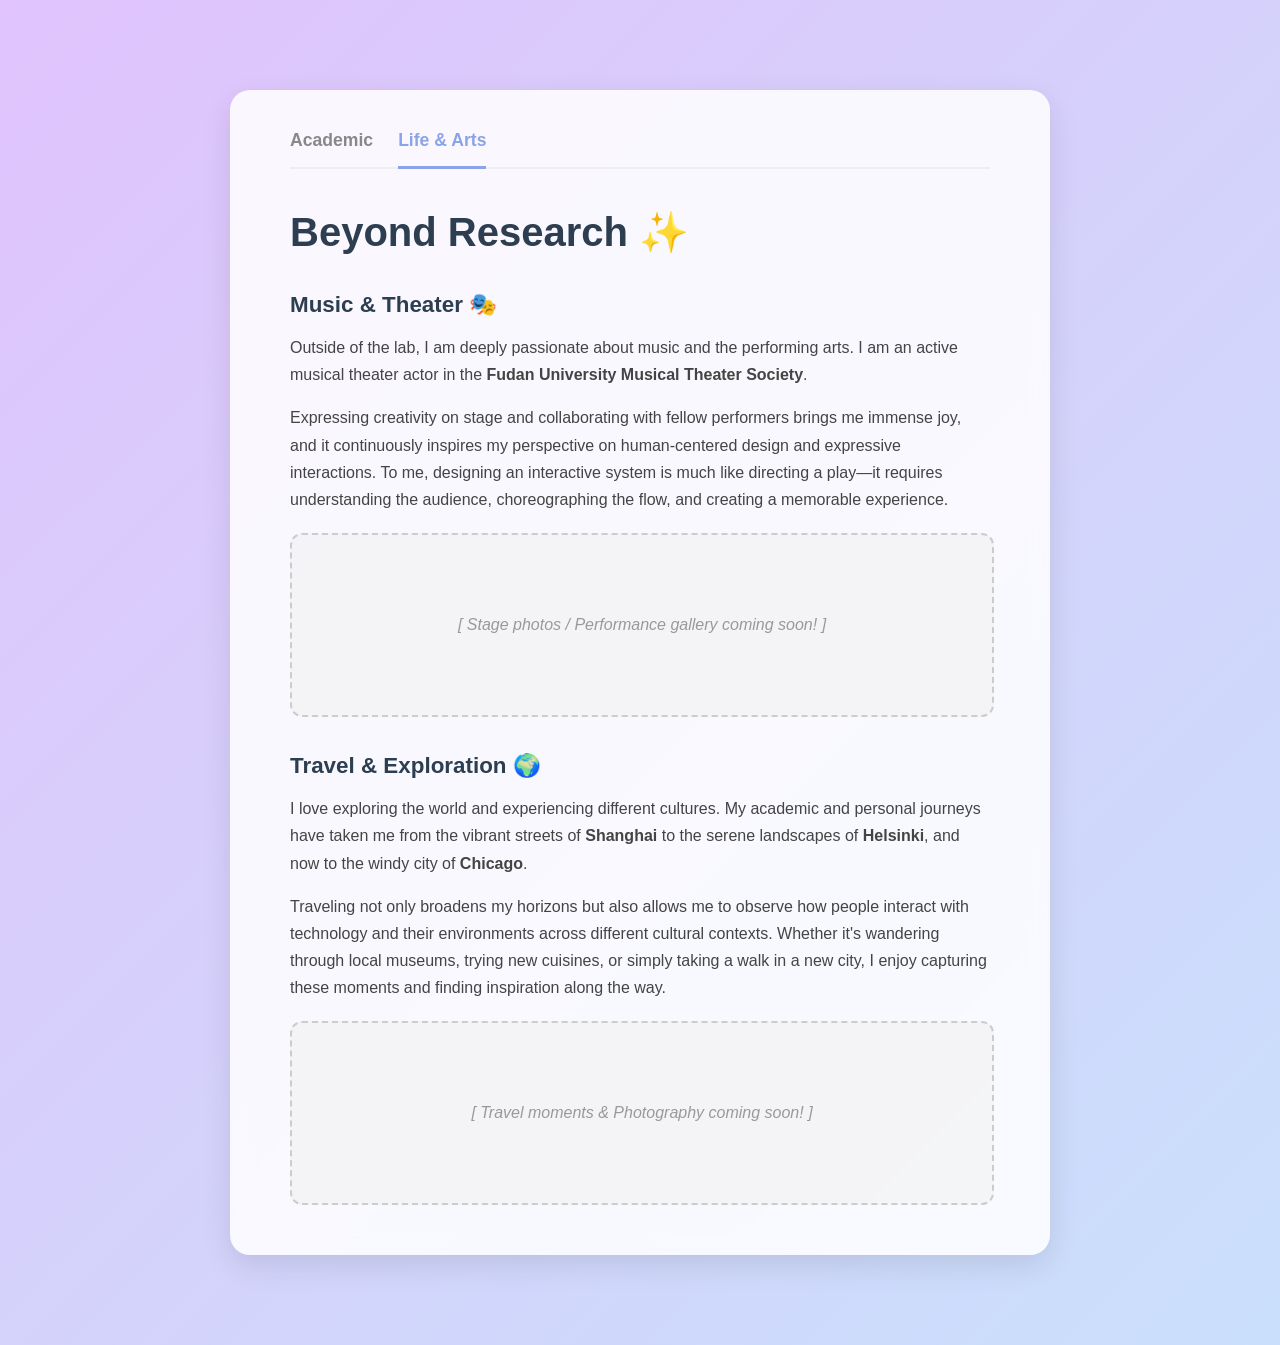
==== life.html @ f6ac4da1 "Add life.html for Life & Arts section This file contains the structure and styling for the 'Life & A" ====
<!DOCTYPE html>
<html lang="en">
<head>
    <meta charset="UTF-8">
    <meta name="viewport" content="width=device-width, initial-scale=1.0">
    <title>Yalan He - Life & Arts</title>
    <style>
        /* 样式与主页保持统一 */
        @keyframes gradientBG {
            0% { background-position: 0% 50%; }
            50% { background-position: 100% 50%; }
            100% { background-position: 0% 50%; }
        }

        body { 
            font-family: -apple-system, BlinkMacSystemFont, "Segoe UI", Roboto, Helvetica, Arial, sans-serif; 
            margin: 0; 
            padding: 50px 20px; 
            color: #333; 
            background: linear-gradient(-45deg, #fbc2eb, #a6c1ee, #c2e9fb, #e0c3fc);
            background-size: 400% 400%;
            animation: gradientBG 15s ease infinite;
            display: flex;
            justify-content: center;
            align-items: center;
            min-height: 100vh;
            box-sizing: border-box;
        }

        .container {
            width: 100%;
            max-width: 700px;
            background: rgba(255, 255, 255, 0.85); 
            padding: 40px 60px 50px 60px;
            border-radius: 20px;
            box-shadow: 0 10px 30px rgba(0, 0, 0, 0.1);
            backdrop-filter: blur(10px); 
            /* 当内容增多时，让卡片上下留出适当的间距 */
            margin: 40px 0; 
        }

        .nav-bar {
            display: flex;
            gap: 25px;
            margin-bottom: 40px;
            border-bottom: 2px solid #eee;
            padding-bottom: 15px;
        }
        .nav-bar a {
            text-decoration: none;
            color: #888;
            font-weight: 600;
            font-size: 1.1em;
            transition: color 0.3s ease;
            padding-bottom: 15px;
            margin-bottom: -17px; 
        }
        .nav-bar a:hover {
            color: #8ba3e8;
        }
        .nav-bar a.active {
            color: #8ba3e8;
            border-bottom: 3px solid #8ba3e8;
        }

        h1 { 
            color: #2c3e50; 
            margin-top: 0;
            margin-bottom: 5px;
            font-size: 2.5em;
        }
        h2 { 
            color: #2c3e50; 
            margin-top: 35px; 
            margin-bottom: 10px;
            font-size: 1.4em;
        }
        p {
            line-height: 1.7;
            color: #444;
            margin-bottom: 15px;
        }
        .photo-placeholder {
            width: 100%;
            height: 180px;
            background-color: rgba(240, 240, 240, 0.5);
            border-radius: 12px;
            display: flex;
            align-items: center;
            justify-content: center;
            color: #999;
            font-style: italic;
            margin-top: 20px;
            border: 2px dashed #ccc;
            transition: all 0.3s ease;
        }
        .photo-placeholder:hover {
            background-color: rgba(240, 240, 240, 0.8);
            border-color: #8ba3e8;
            color: #8ba3e8;
        }

        @media (max-width: 600px) {
            .container { padding: 30px 25px; margin: 20px 0; }
            h1 { font-size: 2em; }
            .nav-bar { gap: 15px; }
        }
    </style>
</head>
<body>

    <div class="container">
        <!-- 导航栏 -->
        <div class="nav-bar">
            <a href="index.html">Academic</a>
            <a href="life.html" class="active">Life & Arts</a>
        </div>

        <h1>Beyond Research ✨</h1>

        <section>
            <h2>Music & Theater 🎭</h2>
            <p>Outside of the lab, I am deeply passionate about music and the performing arts. I am an active musical theater actor in the <strong>Fudan University Musical Theater Society</strong>.</p>
            <p>Expressing creativity on stage and collaborating with fellow performers brings me immense joy, and it continuously inspires my perspective on human-centered design and expressive interactions. To me, designing an interactive system is much like directing a play—it requires understanding the audience, choreographing the flow, and creating a memorable experience.</p>
            
            <div class="photo-placeholder">
                [ Stage photos / Performance gallery coming soon! ]
            </div>
        </section>

        <section>
            <h2>Travel & Exploration 🌍</h2>
            <p>I love exploring the world and experiencing different cultures. My academic and personal journeys have taken me from the vibrant streets of <strong>Shanghai</strong> to the serene landscapes of <strong>Helsinki</strong>, and now to the windy city of <strong>Chicago</strong>.</p>
            <p>Traveling not only broadens my horizons but also allows me to observe how people interact with technology and their environments across different cultural contexts. Whether it's wandering through local museums, trying new cuisines, or simply taking a walk in a new city, I enjoy capturing these moments and finding inspiration along the way.</p>

            <div class="photo-placeholder">
                [ Travel moments & Photography coming soon! ]
            </div>
        </section>
    </div>

</body>
</html>
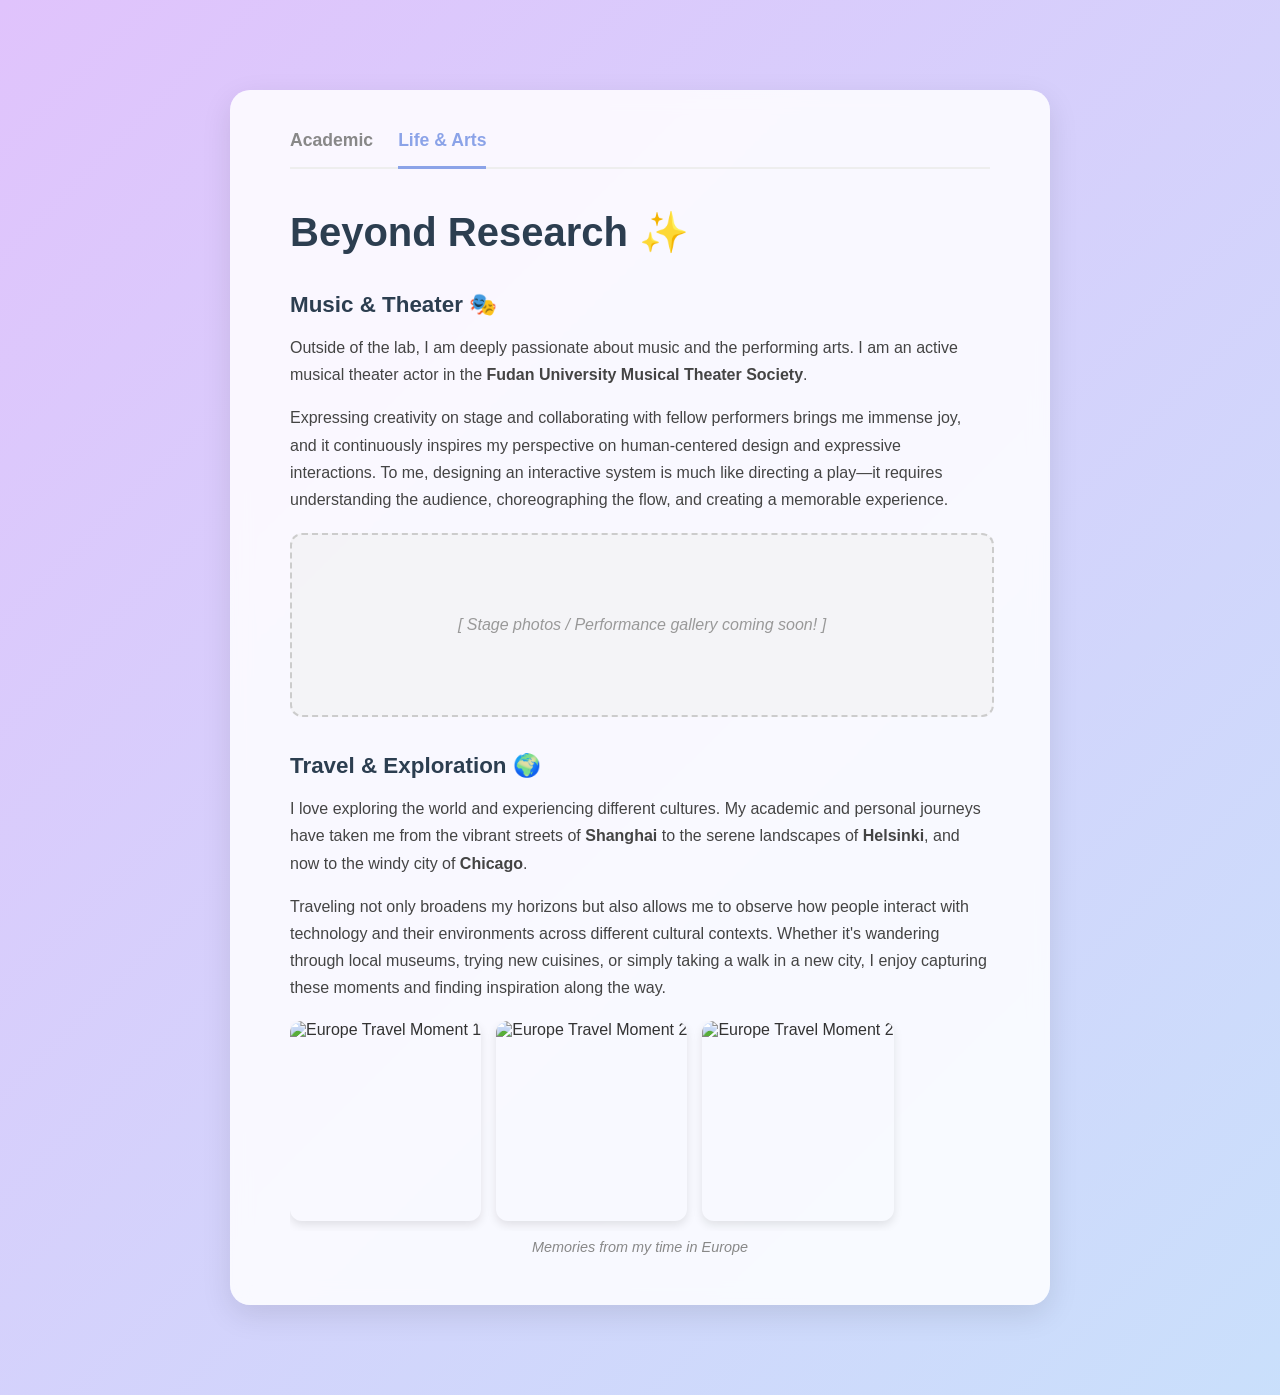
==== commit c0069542: "Add photo gallery and remove placeholder comments Removed placeholder comments and added photo galle" ====
--- a/life.html
+++ b/life.html
@@ -5,7 +5,6 @@
     <meta name="viewport" content="width=device-width, initial-scale=1.0">
     <title>Yalan He - Life & Arts</title>
     <style>
-        /* 样式与主页保持统一 */
         @keyframes gradientBG {
             0% { background-position: 0% 50%; }
             50% { background-position: 100% 50%; }
@@ -35,7 +34,6 @@
             border-radius: 20px;
             box-shadow: 0 10px 30px rgba(0, 0, 0, 0.1);
             backdrop-filter: blur(10px); 
-            /* 当内容增多时，让卡片上下留出适当的间距 */
             margin: 40px 0; 
         }
 
@@ -80,6 +78,8 @@
             color: #444;
             margin-bottom: 15px;
         }
+
+        /* 占位框样式（保留给还未上传照片的剧社部分） */
         .photo-placeholder {
             width: 100%;
             height: 180px;
@@ -94,16 +94,38 @@
             border: 2px dashed #ccc;
             transition: all 0.3s ease;
         }
-        .photo-placeholder:hover {
-            background-color: rgba(240, 240, 240, 0.8);
-            border-color: #8ba3e8;
-            color: #8ba3e8;
+
+        /* 新增：照片画廊样式 */
+        .photo-gallery {
+            display: flex;
+            gap: 15px;
+            margin-top: 20px;
+            overflow-x: auto; /* 如果照片多，允许左右滑动 */
+            padding-bottom: 10px;
+        }
+        .photo-gallery img {
+            height: 200px; /* 统一照片高度 */
+            border-radius: 12px;
+            object-fit: cover;
+            box-shadow: 0 4px 10px rgba(0,0,0,0.1);
+            transition: transform 0.3s ease;
+        }
+        .photo-gallery img:hover {
+            transform: scale(1.03); /* 鼠标悬浮时微微放大 */
+        }
+        .photo-caption {
+            font-size: 0.9em;
+            color: #888;
+            text-align: center;
+            margin-top: 8px;
+            font-style: italic;
         }
 
         @media (max-width: 600px) {
             .container { padding: 30px 25px; margin: 20px 0; }
             h1 { font-size: 2em; }
             .nav-bar { gap: 15px; }
+            .photo-gallery img { height: 150px; } /* 手机上照片稍微小一点 */
         }
     </style>
 </head>
@@ -133,9 +155,15 @@
             <p>I love exploring the world and experiencing different cultures. My academic and personal journeys have taken me from the vibrant streets of <strong>Shanghai</strong> to the serene landscapes of <strong>Helsinki</strong>, and now to the windy city of <strong>Chicago</strong>.</p>
             <p>Traveling not only broadens my horizons but also allows me to observe how people interact with technology and their environments across different cultural contexts. Whether it's wandering through local museums, trying new cuisines, or simply taking a walk in a new city, I enjoy capturing these moments and finding inspiration along the way.</p>
 
-            <div class="photo-placeholder">
-                [ Travel moments & Photography coming soon! ]
+            <!-- 这是新的照片画廊 -->
+            <div class="photo-gallery">
+                <!-- 将这里的 europe1.jpg 替换为你实际上传的文件名 -->
+                <img src="imgs/europe1.jpg" alt="Europe Travel Moment 1">
+                <img src="imgs/europe2.jpg" alt="Europe Travel Moment 2">
+                <img src="imgs/europe3.jpg" alt="Europe Travel Moment 2">
             </div>
+            <div class="photo-caption">Memories from my time in Europe</div>
+
         </section>
     </div>
 
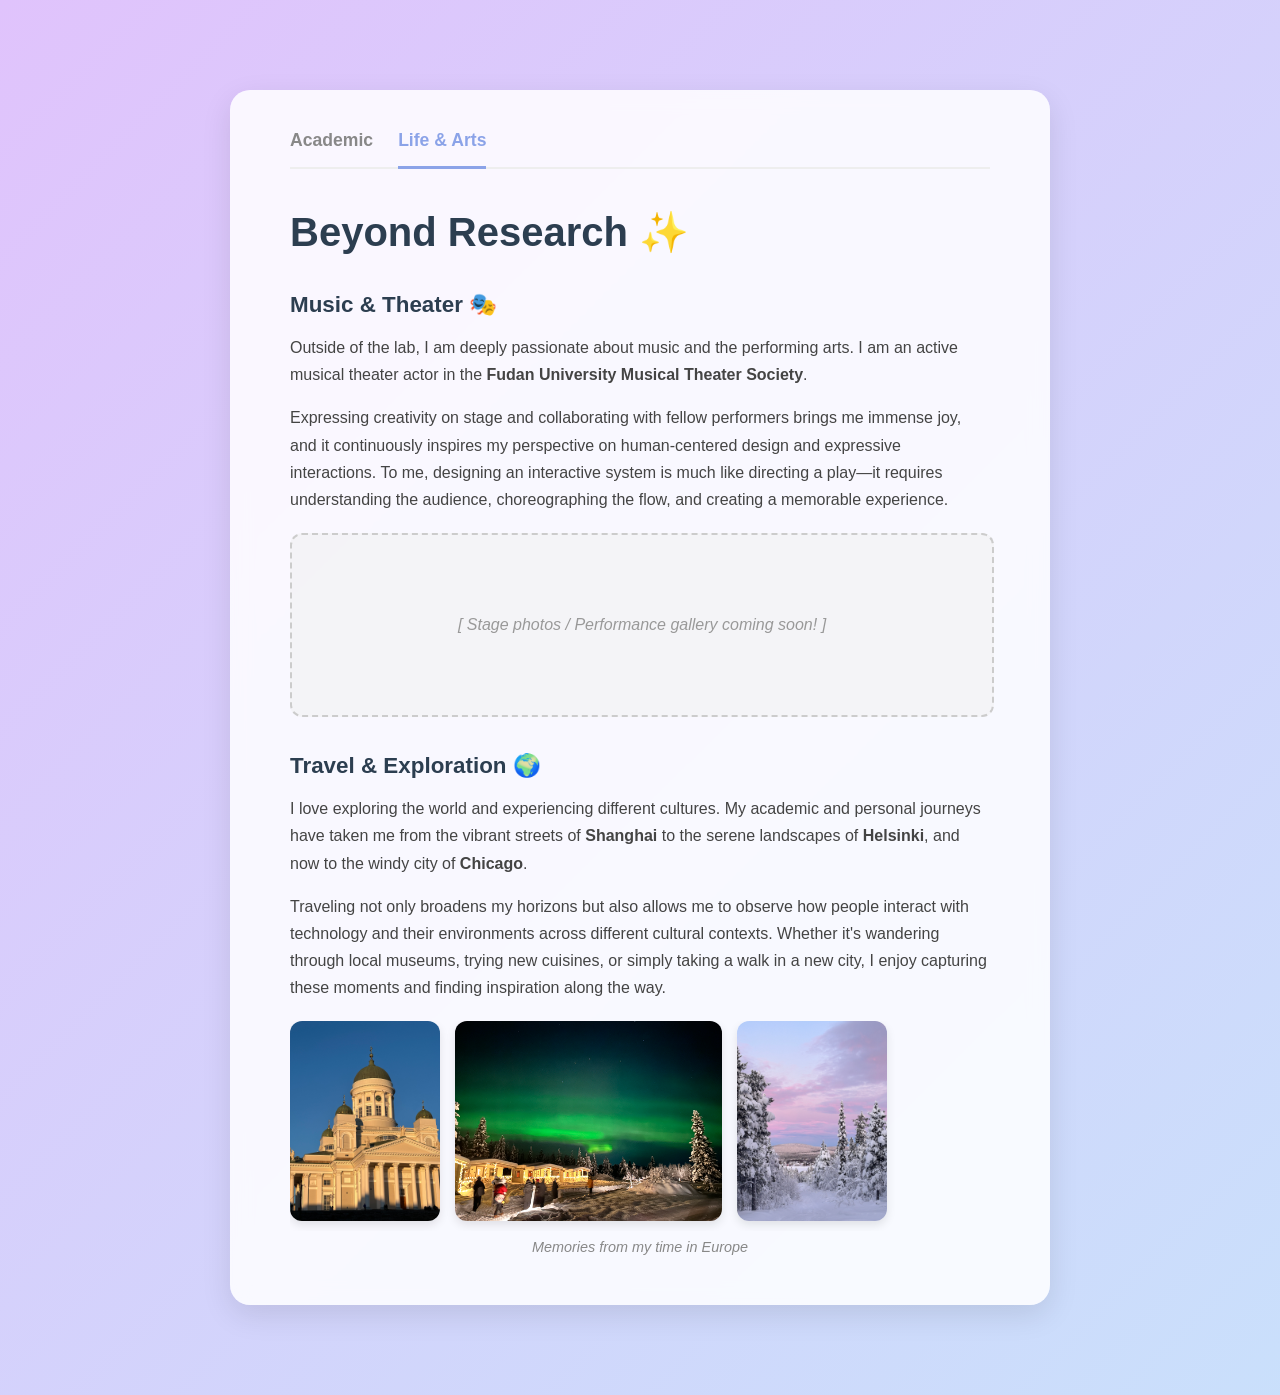
==== commit ef0b9cfb: "Change image file extensions from .jpg to .JPG Updated image file extensions in photo gallery." ====
--- a/life.html
+++ b/life.html
@@ -158,9 +158,9 @@
             <!-- 这是新的照片画廊 -->
             <div class="photo-gallery">
                 <!-- 将这里的 europe1.jpg 替换为你实际上传的文件名 -->
-                <img src="imgs/europe1.jpg" alt="Europe Travel Moment 1">
-                <img src="imgs/europe2.jpg" alt="Europe Travel Moment 2">
-                <img src="imgs/europe3.jpg" alt="Europe Travel Moment 2">
+                <img src="imgs/europe1.JPG" alt="Europe Travel Moment 1">
+                <img src="imgs/europe2.JPG" alt="Europe Travel Moment 2">
+                <img src="imgs/europe3.JPG" alt="Europe Travel Moment 3">
             </div>
             <div class="photo-caption">Memories from my time in Europe</div>
 
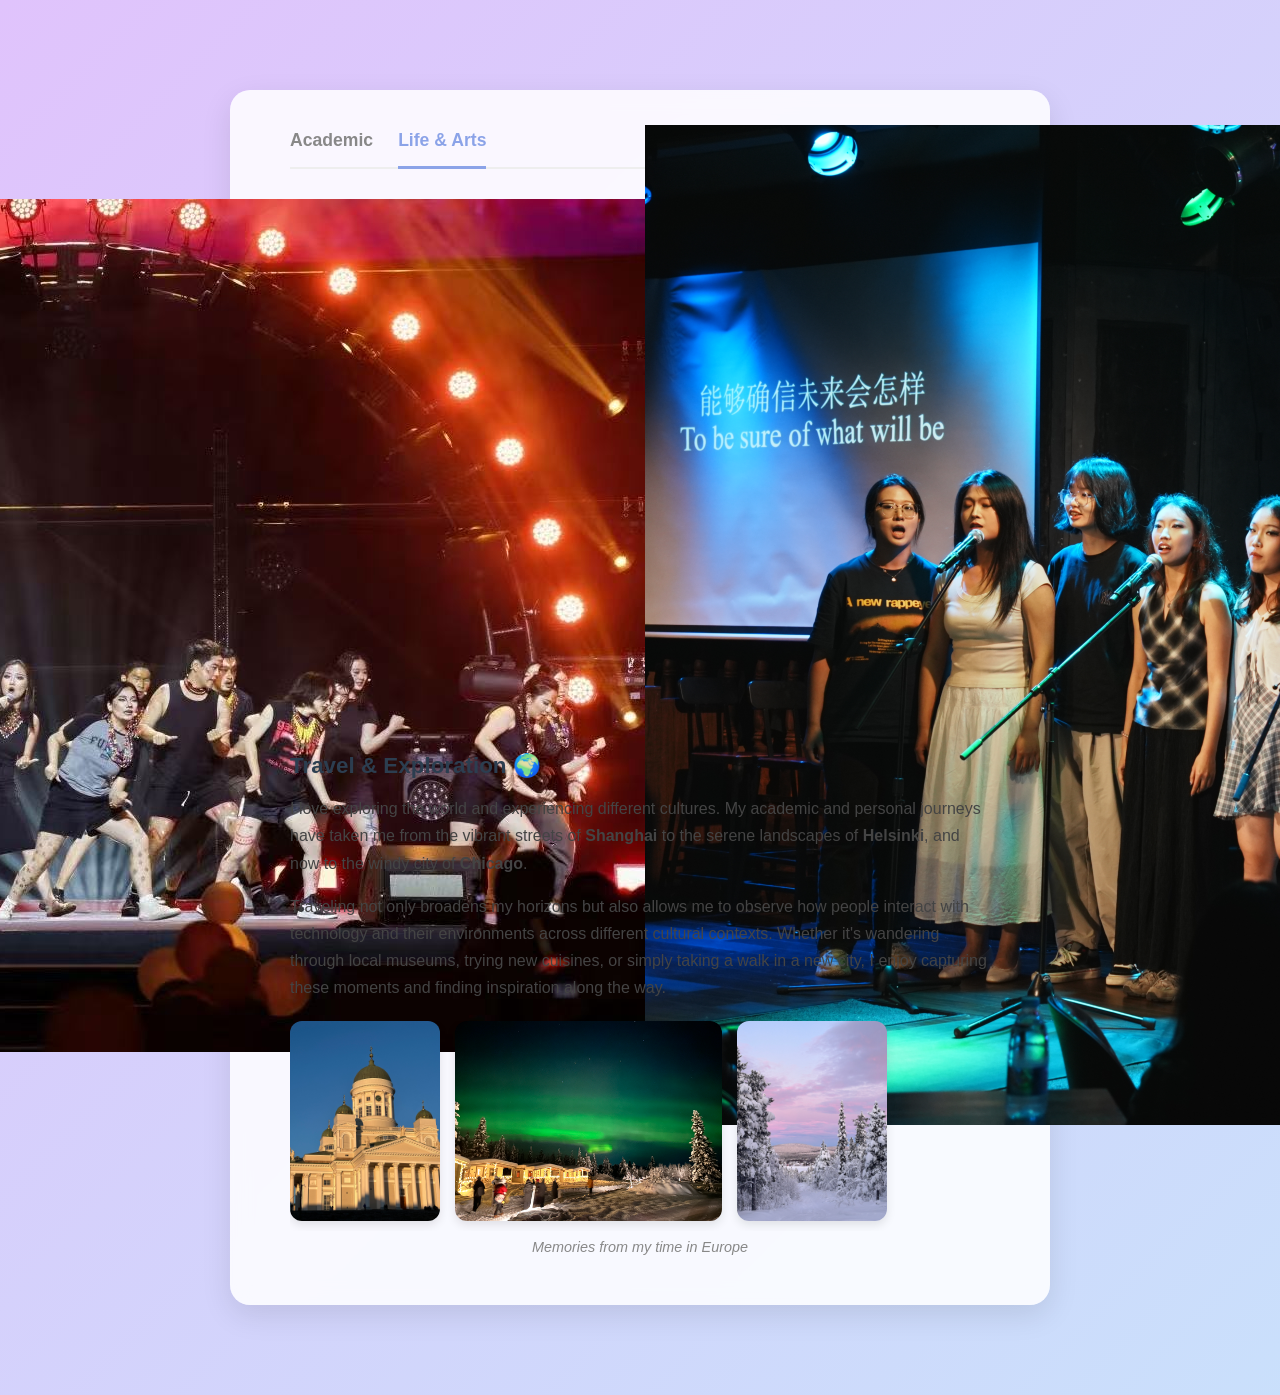
==== commit e9753de8: "Update performance gallery with images Replaced placeholder text with actual images from performance" ====
--- a/life.html
+++ b/life.html
@@ -146,7 +146,9 @@
             <p>Expressing creativity on stage and collaborating with fellow performers brings me immense joy, and it continuously inspires my perspective on human-centered design and expressive interactions. To me, designing an interactive system is much like directing a play—it requires understanding the audience, choreographing the flow, and creating a memorable experience.</p>
             
             <div class="photo-placeholder">
-                [ Stage photos / Performance gallery coming soon! ]
+                <img src="imgs/show2.JPG" alt="Muscial Moment 1">
+                <img src="imgs/show3.JPG" alt="Muscial Moment 2">
+                <img src="imgs/show4.PNG" alt="Muscial Moment 3">
             </div>
         </section>
 
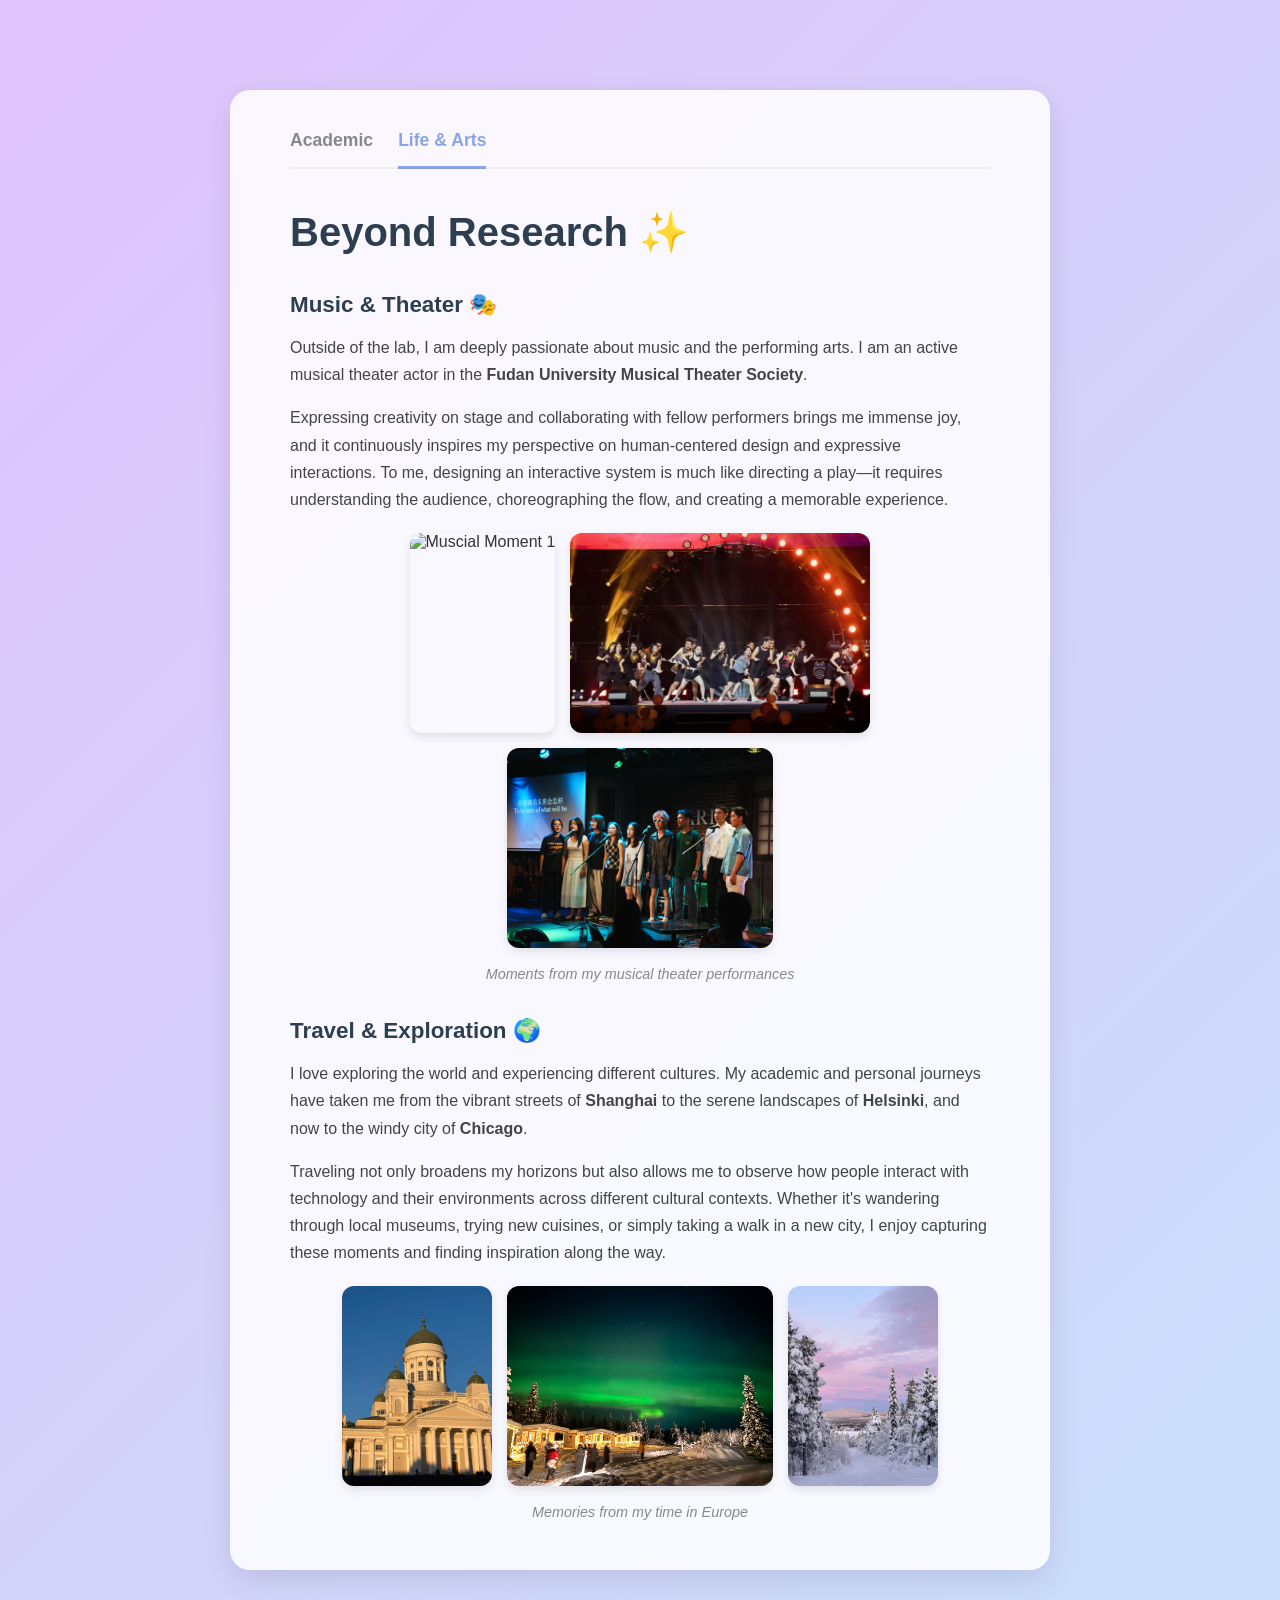
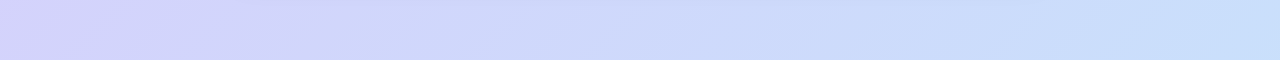
==== commit 9cc08e16: "Refactor photo gallery and remove placeholder Removed placeholder for photo section and optimized ph" ====
--- a/life.html
+++ b/life.html
@@ -79,7 +79,6 @@
             margin-bottom: 15px;
         }
 
-        /* 占位框样式（保留给还未上传照片的剧社部分） */
         .photo-placeholder {
             width: 100%;
             height: 180px;
@@ -95,23 +94,24 @@
             transition: all 0.3s ease;
         }
 
-        /* 新增：照片画廊样式 */
+        /* 修改点：照片画廊样式优化为整体居中 */
         .photo-gallery {
             display: flex;
+            justify-content: center; /* 核心修改：让照片整体水平居中 */
+            flex-wrap: wrap; /* 核心修改：如果照片太宽，允许自动换行并保持居中 */
             gap: 15px;
             margin-top: 20px;
-            overflow-x: auto; /* 如果照片多，允许左右滑动 */
             padding-bottom: 10px;
         }
         .photo-gallery img {
-            height: 200px; /* 统一照片高度 */
+            height: 200px; 
             border-radius: 12px;
             object-fit: cover;
             box-shadow: 0 4px 10px rgba(0,0,0,0.1);
             transition: transform 0.3s ease;
         }
         .photo-gallery img:hover {
-            transform: scale(1.03); /* 鼠标悬浮时微微放大 */
+            transform: scale(1.03); 
         }
         .photo-caption {
             font-size: 0.9em;
@@ -125,7 +125,7 @@
             .container { padding: 30px 25px; margin: 20px 0; }
             h1 { font-size: 2em; }
             .nav-bar { gap: 15px; }
-            .photo-gallery img { height: 150px; } /* 手机上照片稍微小一点 */
+            .photo-gallery img { height: 150px; } 
         }
     </style>
 </head>
@@ -145,11 +145,12 @@
             <p>Outside of the lab, I am deeply passionate about music and the performing arts. I am an active musical theater actor in the <strong>Fudan University Musical Theater Society</strong>.</p>
             <p>Expressing creativity on stage and collaborating with fellow performers brings me immense joy, and it continuously inspires my perspective on human-centered design and expressive interactions. To me, designing an interactive system is much like directing a play—it requires understanding the audience, choreographing the flow, and creating a memorable experience.</p>
             
-            <div class="photo-placeholder">
+            <div class="photo-gallery">
                 <img src="imgs/show2.JPG" alt="Muscial Moment 1">
                 <img src="imgs/show3.JPG" alt="Muscial Moment 2">
                 <img src="imgs/show4.PNG" alt="Muscial Moment 3">
             </div>
+            <div class="photo-caption">Moments from my musical theater performances</div>
         </section>
 
         <section>
@@ -157,9 +158,7 @@
             <p>I love exploring the world and experiencing different cultures. My academic and personal journeys have taken me from the vibrant streets of <strong>Shanghai</strong> to the serene landscapes of <strong>Helsinki</strong>, and now to the windy city of <strong>Chicago</strong>.</p>
             <p>Traveling not only broadens my horizons but also allows me to observe how people interact with technology and their environments across different cultural contexts. Whether it's wandering through local museums, trying new cuisines, or simply taking a walk in a new city, I enjoy capturing these moments and finding inspiration along the way.</p>
 
-            <!-- 这是新的照片画廊 -->
             <div class="photo-gallery">
-                <!-- 将这里的 europe1.jpg 替换为你实际上传的文件名 -->
                 <img src="imgs/europe1.JPG" alt="Europe Travel Moment 1">
                 <img src="imgs/europe2.JPG" alt="Europe Travel Moment 2">
                 <img src="imgs/europe3.JPG" alt="Europe Travel Moment 3">
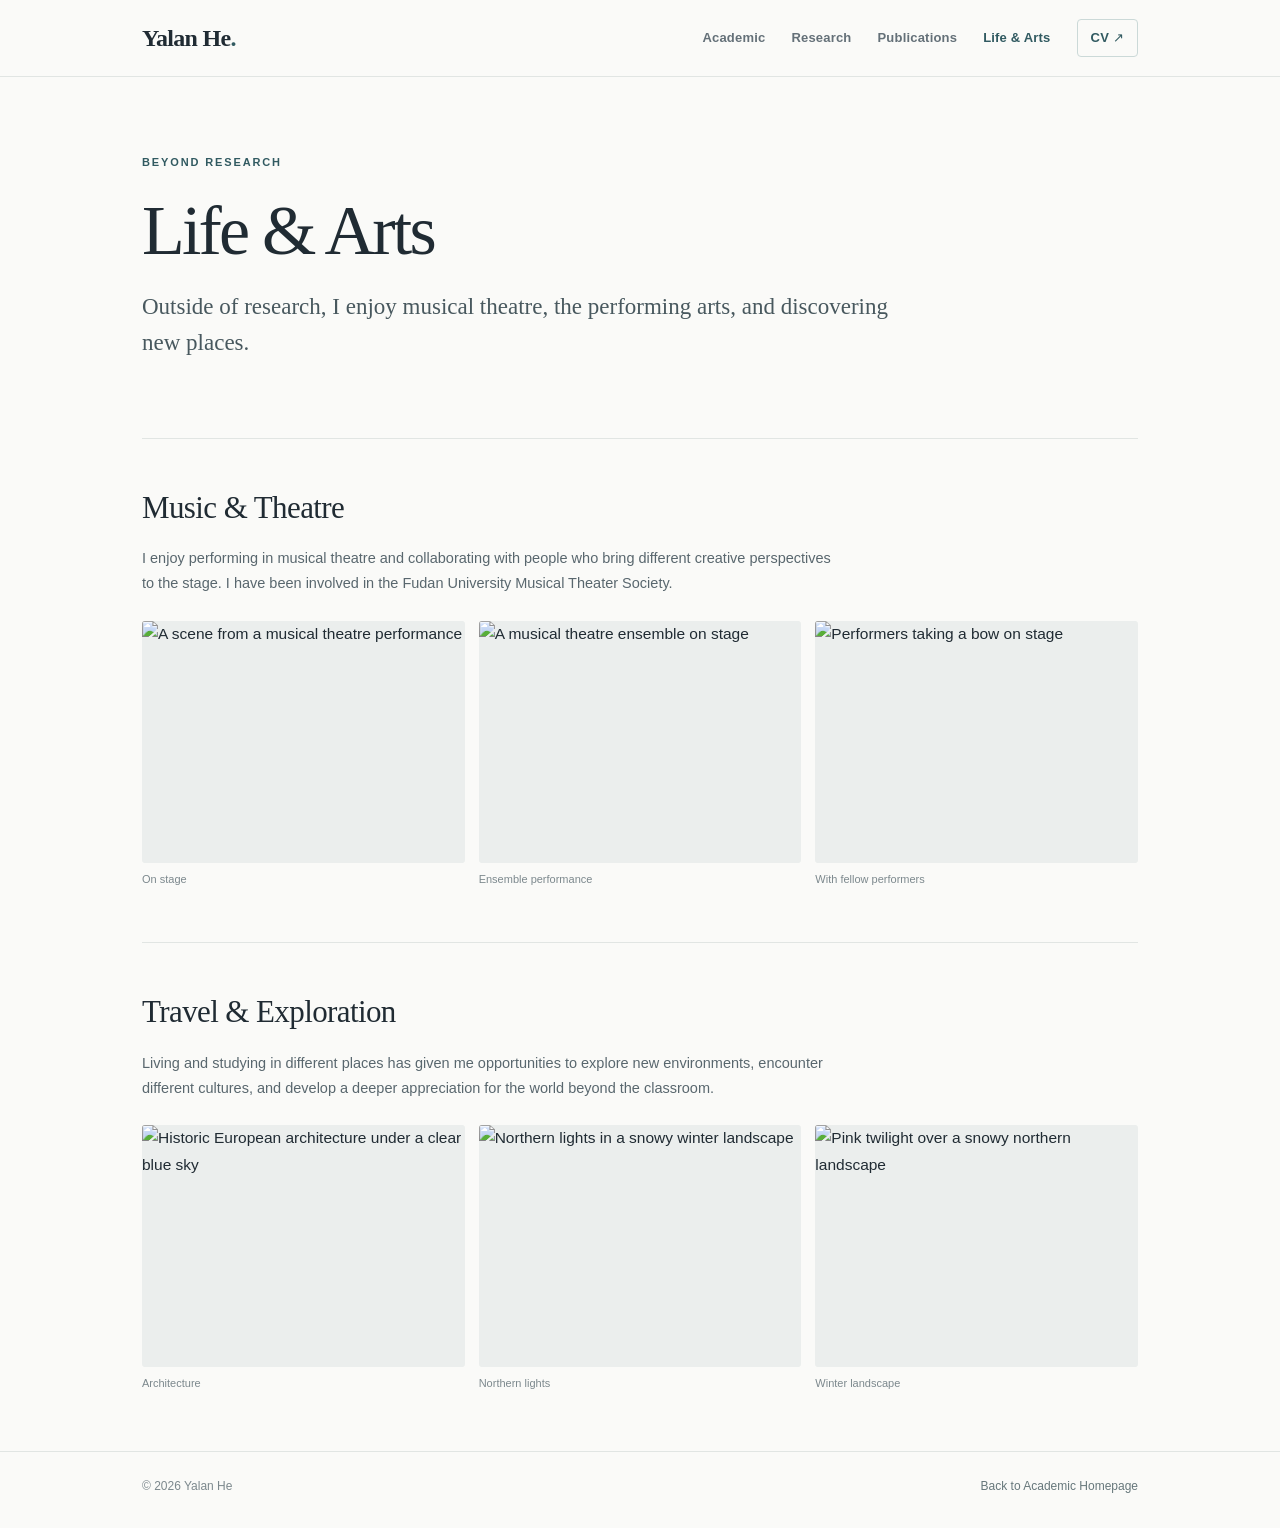
==== commit dbf3c93a: "Update" ====
--- a/life.html
+++ b/life.html
@@ -1,172 +1,51 @@
-<!DOCTYPE html>
+<!doctype html>
 <html lang="en">
 <head>
-    <meta charset="UTF-8">
-    <meta name="viewport" content="width=device-width, initial-scale=1.0">
-    <title>Yalan He - Life & Arts</title>
-    <style>
-        @keyframes gradientBG {
-            0% { background-position: 0% 50%; }
-            50% { background-position: 100% 50%; }
-            100% { background-position: 0% 50%; }
-        }
-
-        body { 
-            font-family: -apple-system, BlinkMacSystemFont, "Segoe UI", Roboto, Helvetica, Arial, sans-serif; 
-            margin: 0; 
-            padding: 50px 20px; 
-            color: #333; 
-            background: linear-gradient(-45deg, #fbc2eb, #a6c1ee, #c2e9fb, #e0c3fc);
-            background-size: 400% 400%;
-            animation: gradientBG 15s ease infinite;
-            display: flex;
-            justify-content: center;
-            align-items: center;
-            min-height: 100vh;
-            box-sizing: border-box;
-        }
-
-        .container {
-            width: 100%;
-            max-width: 700px;
-            background: rgba(255, 255, 255, 0.85); 
-            padding: 40px 60px 50px 60px;
-            border-radius: 20px;
-            box-shadow: 0 10px 30px rgba(0, 0, 0, 0.1);
-            backdrop-filter: blur(10px); 
-            margin: 40px 0; 
-        }
-
-        .nav-bar {
-            display: flex;
-            gap: 25px;
-            margin-bottom: 40px;
-            border-bottom: 2px solid #eee;
-            padding-bottom: 15px;
-        }
-        .nav-bar a {
-            text-decoration: none;
-            color: #888;
-            font-weight: 600;
-            font-size: 1.1em;
-            transition: color 0.3s ease;
-            padding-bottom: 15px;
-            margin-bottom: -17px; 
-        }
-        .nav-bar a:hover {
-            color: #8ba3e8;
-        }
-        .nav-bar a.active {
-            color: #8ba3e8;
-            border-bottom: 3px solid #8ba3e8;
-        }
-
-        h1 { 
-            color: #2c3e50; 
-            margin-top: 0;
-            margin-bottom: 5px;
-            font-size: 2.5em;
-        }
-        h2 { 
-            color: #2c3e50; 
-            margin-top: 35px; 
-            margin-bottom: 10px;
-            font-size: 1.4em;
-        }
-        p {
-            line-height: 1.7;
-            color: #444;
-            margin-bottom: 15px;
-        }
-
-        .photo-placeholder {
-            width: 100%;
-            height: 180px;
-            background-color: rgba(240, 240, 240, 0.5);
-            border-radius: 12px;
-            display: flex;
-            align-items: center;
-            justify-content: center;
-            color: #999;
-            font-style: italic;
-            margin-top: 20px;
-            border: 2px dashed #ccc;
-            transition: all 0.3s ease;
-        }
-
-        /* 修改点：照片画廊样式优化为整体居中 */
-        .photo-gallery {
-            display: flex;
-            justify-content: center; /* 核心修改：让照片整体水平居中 */
-            flex-wrap: wrap; /* 核心修改：如果照片太宽，允许自动换行并保持居中 */
-            gap: 15px;
-            margin-top: 20px;
-            padding-bottom: 10px;
-        }
-        .photo-gallery img {
-            height: 200px; 
-            border-radius: 12px;
-            object-fit: cover;
-            box-shadow: 0 4px 10px rgba(0,0,0,0.1);
-            transition: transform 0.3s ease;
-        }
-        .photo-gallery img:hover {
-            transform: scale(1.03); 
-        }
-        .photo-caption {
-            font-size: 0.9em;
-            color: #888;
-            text-align: center;
-            margin-top: 8px;
-            font-style: italic;
-        }
-
-        @media (max-width: 600px) {
-            .container { padding: 30px 25px; margin: 20px 0; }
-            h1 { font-size: 2em; }
-            .nav-bar { gap: 15px; }
-            .photo-gallery img { height: 150px; } 
-        }
-    </style>
+  <meta charset="utf-8">
+  <meta name="viewport" content="width=device-width, initial-scale=1">
+  <meta name="description" content="Yalan He's interests in musical theater, the arts, and travel beyond research.">
+  <meta name="theme-color" content="#fafaf8">
+  <title>Life &amp; Arts | Yalan He</title>
+  <link rel="stylesheet" href="styles.css">
 </head>
 <body>
-
-    <div class="container">
-        <!-- 导航栏 -->
-        <div class="nav-bar">
-            <a href="index.html">Academic</a>
-            <a href="life.html" class="active">Life & Arts</a>
-        </div>
-
-        <h1>Beyond Research ✨</h1>
-
-        <section>
-            <h2>Music & Theater 🎭</h2>
-            <p>Outside of the lab, I am deeply passionate about music and the performing arts. I am an active musical theater actor in the <strong>Fudan University Musical Theater Society</strong>.</p>
-            <p>Expressing creativity on stage and collaborating with fellow performers brings me immense joy, and it continuously inspires my perspective on human-centered design and expressive interactions. To me, designing an interactive system is much like directing a play—it requires understanding the audience, choreographing the flow, and creating a memorable experience.</p>
-            
-            <div class="photo-gallery">
-                <img src="imgs/show2.JPG" alt="Muscial Moment 1">
-                <img src="imgs/show3.JPG" alt="Muscial Moment 2">
-                <img src="imgs/show4.PNG" alt="Muscial Moment 3">
-            </div>
-            <div class="photo-caption">Moments from my musical theater performances</div>
-        </section>
-
-        <section>
-            <h2>Travel & Exploration 🌍</h2>
-            <p>I love exploring the world and experiencing different cultures. My academic and personal journeys have taken me from the vibrant streets of <strong>Shanghai</strong> to the serene landscapes of <strong>Helsinki</strong>, and now to the windy city of <strong>Chicago</strong>.</p>
-            <p>Traveling not only broadens my horizons but also allows me to observe how people interact with technology and their environments across different cultural contexts. Whether it's wandering through local museums, trying new cuisines, or simply taking a walk in a new city, I enjoy capturing these moments and finding inspiration along the way.</p>
-
-            <div class="photo-gallery">
-                <img src="imgs/europe1.JPG" alt="Europe Travel Moment 1">
-                <img src="imgs/europe2.JPG" alt="Europe Travel Moment 2">
-                <img src="imgs/europe3.JPG" alt="Europe Travel Moment 3">
-            </div>
-            <div class="photo-caption">Memories from my time in Europe</div>
-
-        </section>
+  <header class="site-header">
+    <div class="header-inner">
+      <a class="brand" href="index.html">Yalan He<span>.</span></a>
+      <nav class="site-nav" aria-label="Main navigation">
+        <a href="index.html">Academic</a>
+        <a href="index.html#research">Research</a>
+        <a href="index.html#publications">Publications</a>
+        <a href="life.html" aria-current="page">Life &amp; Arts</a>
+        <a class="nav-cv" href="cv.pdf" target="_blank" rel="noopener noreferrer">CV ↗</a>
+      </nav>
     </div>
-
+  </header>
+  <main class="page-shell">
+    <section class="life-hero">
+      <p class="eyebrow">Beyond research</p>
+      <h1>Life &amp; Arts</h1>
+      <p class="intro">Outside of research, I enjoy musical theatre, the performing arts, and discovering new places.</p>
+    </section>
+    <section class="life-section" aria-labelledby="theatre-heading">
+      <h2 id="theatre-heading">Music &amp; Theatre</h2>
+      <p>I enjoy performing in musical theatre and collaborating with people who bring different creative perspectives to the stage. I have been involved in the Fudan University Musical Theater Society.</p>
+      <div class="gallery">
+        <figure><img src="imgs/show2.webp" alt="A scene from a musical theatre performance" width="1200" height="900" loading="lazy"><figcaption>On stage</figcaption></figure>
+        <figure><img src="imgs/show3.webp" alt="A musical theatre ensemble on stage" width="1200" height="900" loading="lazy"><figcaption>Ensemble performance</figcaption></figure>
+        <figure><img src="imgs/show4.webp" alt="Performers taking a bow on stage" width="1200" height="900" loading="lazy"><figcaption>With fellow performers</figcaption></figure>
+      </div>
+    </section>
+    <section class="life-section" aria-labelledby="travel-heading">
+      <h2 id="travel-heading">Travel &amp; Exploration</h2>
+      <p>Living and studying in different places has given me opportunities to explore new environments, encounter different cultures, and develop a deeper appreciation for the world beyond the classroom.</p>
+      <div class="gallery">
+        <figure><img src="imgs/europe1.webp" alt="Historic European architecture under a clear blue sky" width="1200" height="900" loading="lazy"><figcaption>Architecture</figcaption></figure>
+        <figure><img src="imgs/europe2.webp" alt="Northern lights in a snowy winter landscape" width="1200" height="900" loading="lazy"><figcaption>Northern lights</figcaption></figure>
+        <figure><img src="imgs/europe3.webp" alt="Pink twilight over a snowy northern landscape" width="1200" height="900" loading="lazy"><figcaption>Winter landscape</figcaption></figure>
+      </div>
+    </section>
+  </main>
+  <footer class="site-footer"><div class="footer-inner"><span>© 2026 Yalan He</span><span><a href="index.html">Back to Academic Homepage</a></span></div></footer>
 </body>
 </html>
--- a/styles.css
+++ b/styles.css
@@ -0,0 +1,121 @@
+:root {
+  --bg: #fafaf8;
+  --paper: #ffffff;
+  --ink: #202b33;
+  --muted: #647078;
+  --accent: #315a61;
+  --accent-soft: #e9f0ef;
+  --line: #e1e5e3;
+  --serif: Georgia, 'Times New Roman', serif;
+  --sans: -apple-system, BlinkMacSystemFont, 'Segoe UI', Helvetica, Arial, sans-serif;
+}
+
+*, *::before, *::after { box-sizing: border-box; }
+html { scroll-behavior: smooth; }
+body {
+  margin: 0;
+  color: var(--ink);
+  background: var(--bg);
+  font-family: var(--sans);
+  font-size: 15.5px;
+  line-height: 1.7;
+  -webkit-font-smoothing: antialiased;
+}
+a { color: var(--accent); text-decoration-thickness: 1px; text-underline-offset: 4px; }
+a:hover { color: #173f45; }
+a:focus-visible { outline: 3px solid #92aeb0; outline-offset: 4px; border-radius: 2px; }
+strong { font-weight: 650; }
+.site-header { border-bottom: 1px solid var(--line); background: rgba(250,250,248,.98); }
+.header-inner { max-width: 1080px; min-height: 76px; padding: 0 42px; margin: 0 auto; display: flex; align-items: center; justify-content: space-between; gap: 24px; }
+.brand { color: var(--ink); font-family: var(--serif); font-weight: 700; font-size: 24px; text-decoration: none; letter-spacing: -.7px; white-space: nowrap; }
+.brand span { color: var(--accent); }
+.site-nav { display: flex; align-items: center; flex-wrap: wrap; gap: 26px; }
+.site-nav a { text-decoration: none; color: var(--muted); font-size: 13px; font-weight: 550; letter-spacing: .015em; white-space: nowrap; }
+.site-nav a:hover, .site-nav a[aria-current='page'] { color: var(--accent); }
+.site-nav a.nav-cv { padding: 7px 13px; border: 1px solid #cbd9d8; border-radius: 4px; color: var(--accent); }
+.site-nav a.nav-cv:hover { background: var(--accent-soft); }
+.page-shell { max-width: 1080px; margin: 0 auto; padding: 0 42px; }
+.hero { display: grid; grid-template-columns: minmax(0, 1.65fr) minmax(245px, .78fr); gap: clamp(35px, 8vw, 100px); padding: 82px 0 78px; align-items: start; }
+.eyebrow, .section-number, .small-label { text-transform: uppercase; color: var(--accent); font-size: 11px; font-weight: 700; letter-spacing: .17em; }
+.eyebrow { margin: 0 0 21px; }
+h1, h2, h3, p { margin-top: 0; }
+h1 { font-family: var(--serif); letter-spacing: -2.8px; font-weight: 500; font-size: clamp(54px, 7.1vw, 80px); line-height: 1.08; margin: 0 0 24px; }
+.hero-lead { font-family: var(--serif); font-size: clamp(22px, 2.6vw, 29px); line-height: 1.38; letter-spacing: -.45px; max-width: 630px; color: #324950; margin: 0 0 25px; }
+.hero p.body-copy { color: #536168; max-width: 635px; margin: 0 0 15px; }
+.quick-links { display: flex; flex-wrap: wrap; gap: 10px 24px; margin-top: 27px; }
+.quick-links a { font-size: 13.5px; font-weight: 600; text-decoration: none; border-bottom: 1px solid #9db1b4; padding-bottom: 2px; }
+.quick-links a::after { content: ' ↗'; font-weight: 400; }
+.hero-aside { border-top: 2px solid var(--accent); padding-top: 17px; margin-top: 10px; }
+.hero-aside .small-label { margin-bottom: 19px; }
+.profile-fact { border-bottom: 1px solid var(--line); padding: 0 0 15px; margin-bottom: 15px; }
+.profile-fact:last-child { border: 0; margin: 0; padding: 0; }
+.profile-fact dt { font-size: 11px; font-weight: 650; text-transform: uppercase; letter-spacing: .08em; color: #879198; margin-bottom: 4px; }
+.profile-fact dd { font-size: 14px; margin: 0; line-height: 1.55; }
+.content-section { display: grid; grid-template-columns: 210px minmax(0, 1fr); gap: 26px; border-top: 1px solid var(--line); padding: 45px 0 59px; scroll-margin-top: 30px; }
+.section-title { margin: 3px 0 0; font-family: var(--serif); font-weight: 500; font-size: 30px; line-height: 1.22; letter-spacing: -.8px; }
+.section-kicker { margin: 0 0 8px; }
+.section-content { min-width: 0; }
+.experience-item { display: grid; grid-template-columns: minmax(0, 1fr) 145px; gap: 24px; padding: 0 0 26px; margin: 0 0 26px; border-bottom: 1px solid var(--line); }
+.experience-item:last-child { border: 0; padding-bottom: 0; margin-bottom: 0; }
+.item-title { font-size: 17px; font-weight: 650; color: var(--ink); margin-bottom: 2px; line-height: 1.4; }
+.item-subtitle { color: var(--accent); font-weight: 600; font-size: 13px; margin: 0 0 7px; }
+.item-description { color: #59676e; margin: 8px 0 0; font-size: 14px; line-height: 1.7; }
+.item-date { text-align: right; font-size: 12px; color: var(--muted); line-height: 1.6; white-space: nowrap; padding-top: 3px; }
+.publication { padding: 3px 0 0 19px; border-left: 2px solid var(--accent); }
+.publication-title { font-weight: 650; font-size: 15px; line-height: 1.56; margin-bottom: 5px; }
+.publication-authors { color: #57666d; font-size: 13.5px; margin-bottom: 6px; }
+.publication-venue { display: inline-block; color: var(--accent); font-size: 12.5px; font-weight: 650; }
+.mini-note { font-size: 12.5px; color: #7b878d; margin: 18px 0 0; }
+.education-item { display: flex; justify-content: space-between; gap: 18px; padding-bottom: 20px; margin-bottom: 20px; border-bottom: 1px solid var(--line); }
+.education-item:last-child { border: 0; margin-bottom: 0; padding-bottom: 0; }
+.education-item h3 { font-size: 16px; font-weight: 650; margin: 0 0 2px; }
+.education-item p { font-size: 13.5px; color: var(--muted); margin: 0; }
+.education-item time { font-size: 12px; color: var(--muted); white-space: nowrap; }
+.contact-content { color: #526169; }
+.contact-content p { margin-bottom: 12px; }
+.contact-links { display: flex; flex-wrap: wrap; gap: 12px 24px; margin-top: 21px; font-size: 14px; }
+.site-footer { border-top: 1px solid var(--line); margin-top: 4px; }
+.footer-inner { max-width: 1080px; margin: 0 auto; padding: 24px 42px 32px; display: flex; justify-content: space-between; gap: 12px; color: #7c888d; font-size: 12px; }
+.footer-inner a { text-decoration: none; color: #66777b; }
+
+/* Separate personal page: consistent typography and quieter photo presentation. */
+.life-hero { padding: 76px 0 54px; max-width: 750px; }
+.life-hero h1 { font-size: clamp(48px, 6.5vw, 70px); margin-bottom: 21px; }
+.life-hero .intro { font-family: var(--serif); font-size: 23px; color: #48585e; line-height: 1.55; }
+.life-section { border-top: 1px solid var(--line); padding: 43px 0 54px; }
+.life-section h2 { font-family: var(--serif); font-size: 31px; font-weight: 500; letter-spacing: -.6px; margin: 0 0 12px; }
+.life-section p { max-width: 690px; color: #59676e; font-size: 14.5px; }
+.gallery { display: grid; grid-template-columns: repeat(3, minmax(0, 1fr)); gap: 14px; margin-top: 25px; }
+.gallery figure { margin: 0; }
+.gallery img { width: 100%; height: auto; aspect-ratio: 4 / 3; display: block; object-fit: cover; border-radius: 3px; background: #ebeeed; }
+.gallery figcaption { font-size: 11px; margin-top: 7px; color: #7c888d; }
+
+@media (max-width: 820px) {
+ .header-inner, .page-shell, .footer-inner { padding-left: 25px; padding-right: 25px; }
+ .hero { grid-template-columns: 1fr; gap: 35px; padding-top: 60px; padding-bottom: 55px; }
+ .hero-aside { margin-top: 0; display: grid; grid-template-columns: repeat(2, 1fr); gap: 5px 24px; }
+ .hero-aside .small-label { grid-column: 1/-1; margin-bottom: 6px; }
+ .content-section { grid-template-columns: 155px minmax(0, 1fr); }
+ .site-nav { gap: 14px; }
+}
+@media (max-width: 600px) {
+ .header-inner { align-items: flex-start; gap: 11px; flex-direction: column; padding-top: 17px; padding-bottom: 16px; }
+ .brand { font-size: 22px; }
+ .site-nav { gap: 10px 19px; }
+ .site-nav a { font-size: 12px; }
+ .page-shell, .header-inner, .footer-inner { padding-left: 20px; padding-right: 20px; }
+ .hero { padding-top: 45px; }
+ h1 { letter-spacing: -1.9px; }
+ .hero-aside { grid-template-columns: 1fr; }
+ .content-section { grid-template-columns: 1fr; gap: 23px; padding: 36px 0 43px; }
+ .section-title { font-size: 27px; }
+ .experience-item { grid-template-columns: 1fr; gap: 2px; }
+ .item-date { grid-row: 1; text-align: left; padding: 0; margin-bottom: 8px; }
+ .education-item { display: block; }
+ .education-item time { display: block; padding-top: 6px; }
+ .gallery { grid-template-columns: repeat(2, minmax(0,1fr)); gap: 11px; }
+ .gallery figure:last-child:nth-child(odd) { grid-column: 1/-1; max-width: 60%; }
+ .footer-inner { flex-direction: column; }
+ .life-hero { padding-top: 48px; }
+}
+@media (prefers-reduced-motion: reduce) { html { scroll-behavior: auto; } }
